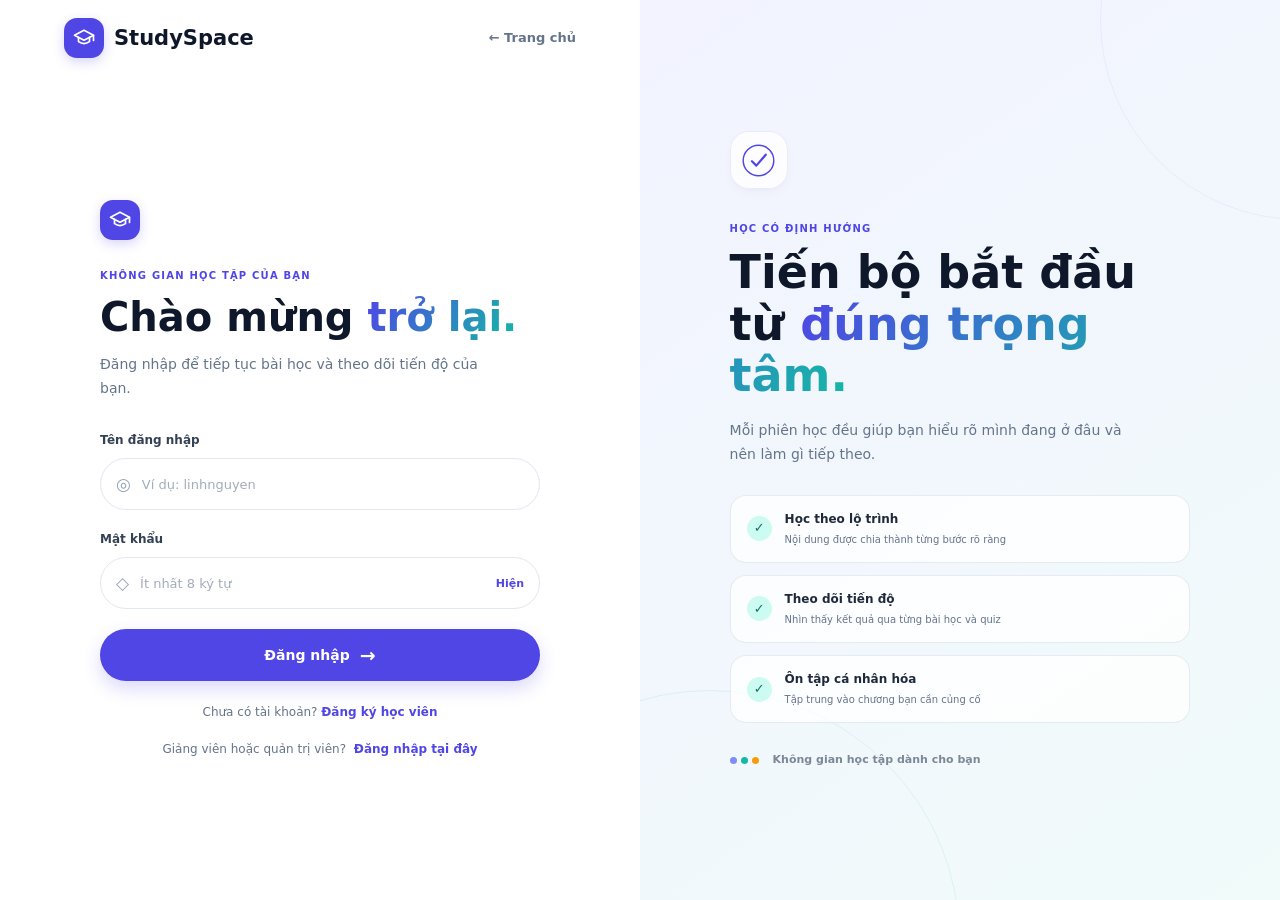
==== backend/src/main/resources/static/login.html @ f553c2da "chore: initialize StudySpace project repository" ====
<!doctype html>
<html lang="vi">
<head>
<meta charset="utf-8"><meta name="viewport" content="width=device-width,initial-scale=1">
<meta name="theme-color" content="#fafbff"><title>Đăng nhập · StudySpace</title>
<link rel="stylesheet" href="landing.css"><link rel="stylesheet" href="login.css">
<script defer src="login.js?v=2"></script>
</head>
<body class="account-page">
<header class="account-topbar"><a class="brand" href="/"><span class="brand-mark" aria-hidden="true"><svg viewBox="0 0 24 24" fill="none"><path d="m2.5 9.2 9.5-5 9.5 5-9.5 5-9.5-5Z"/><path d="M6.5 11.4v4.2c3.4 2.4 7.6 2.4 11 0v-4.2M21.5 9.3v5.1"/></svg></span><span>StudySpace</span></a><a class="back-link" href="/">← Trang chủ</a></header>
<main class="account-layout">
  <section class="account-form-panel" aria-labelledby="form-title">
    <div class="form-inner">
      <a class="brand form-brand" href="/" aria-label="StudySpace"><span class="brand-mark" aria-hidden="true"><svg viewBox="0 0 24 24" fill="none"><path d="m2.5 9.2 9.5-5 9.5 5-9.5 5-9.5-5Z"/><path d="M6.5 11.4v4.2c3.4 2.4 7.6 2.4 11 0v-4.2M21.5 9.3v5.1"/></svg></span></a>
      <p class="form-kicker">KHÔNG GIAN HỌC TẬP CỦA BẠN</p><h1 id="form-title">Chào mừng <span class="text-gradient">trở lại.</span></h1>
      <p class="form-intro" id="form-intro">Đăng nhập để tiếp tục bài học và theo dõi tiến độ của bạn.</p>
      <form id="account-form" method="post" action="/login.html" novalidate>
        <label for="username">Tên đăng nhập</label><div class="input-wrap"><span aria-hidden="true">◎</span><input id="username" name="username" autocomplete="username" required minlength="3" maxlength="80" placeholder="Ví dụ: linhnguyen"></div>
        <label for="password">Mật khẩu</label><div class="input-wrap"><span aria-hidden="true">◇</span><input id="password" name="password" type="password" autocomplete="current-password" required minlength="8" maxlength="72" placeholder="Ít nhất 8 ký tự"><button class="password-toggle" id="password-toggle" type="button" aria-label="Hiện mật khẩu">Hiện</button></div>
        <p id="form-error" class="form-error" role="alert" hidden></p>
        <button class="submit-button" id="submit-button" type="submit"><span class="submit-label">Đăng nhập</span><span class="spinner" aria-hidden="true"></span><span class="submit-arrow" aria-hidden="true">→</span></button>
      </form>
      <p class="switch-mode"><span id="switch-copy">Chưa có tài khoản?</span> <button type="button" id="switch-mode">Đăng ký học viên</button></p>
      <p class="staff-link" id="staff-link"><span>Giảng viên hoặc quản trị viên?</span> <a href="/login.html?staff=1">Đăng nhập tại đây</a></p>
      <section class="success-panel" id="success-panel" hidden aria-live="polite"><span class="success-mark">✓</span><h2>Đăng nhập thành công</h2><p>Bạn có thể tiếp tục học tập trên ứng dụng StudySpace. Dữ liệu học tập được lưu theo tài khoản này.</p><button id="return-home" type="button" class="secondary-button">Về trang chủ</button></section>
    </div>
  </section>
  <aside class="account-aside">
    <div class="aside-orbit orbit-one"></div><div class="aside-orbit orbit-two"></div>
    <div class="aside-content">
      <span class="aside-symbol" aria-hidden="true"><svg viewBox="0 0 48 48" fill="none"><circle cx="24" cy="24" r="21" stroke="currentColor" stroke-width="2"/><path d="m15 25 6 6 13-15" stroke="currentColor" stroke-width="3" stroke-linecap="round" stroke-linejoin="round"/></svg></span>
      <p class="aside-kicker">HỌC CÓ ĐỊNH HƯỚNG</p><h2>Tiến bộ bắt đầu<br>từ <span class="text-gradient">đúng trọng tâm.</span></h2><p class="aside-description">Mỗi phiên học đều giúp bạn hiểu rõ mình đang ở đâu và nên làm gì tiếp theo.</p>
      <div class="benefit-list"><article><span>✓</span><div><b>Học theo lộ trình</b><small>Nội dung được chia thành từng bước rõ ràng</small></div></article><article><span>✓</span><div><b>Theo dõi tiến độ</b><small>Nhìn thấy kết quả qua từng bài học và quiz</small></div></article><article><span>✓</span><div><b>Ôn tập cá nhân hóa</b><small>Tập trung vào chương bạn cần củng cố</small></div></article></div>
      <div class="aside-foot"><span class="foot-dots"><i></i><i></i><i></i></span>Không gian học tập dành cho bạn</div>
    </div>
  </aside>
</main>
<div class="toast" id="toast" role="status" aria-live="polite"></div>
</body></html>
---- backend/src/main/resources/static/landing.css ----
:root {
  --ss-primary-50: #eef2ff;
  --ss-primary-100: #e0e7ff;
  --ss-primary-200: #c7d2fe;
  --ss-primary-300: #a5b4fc;
  --ss-primary-400: #818cf8;
  --ss-primary-500: #6366f1;
  --ss-primary: #4f46e5;
  --ss-primary-600: #4f46e5;
  --ss-primary-700: #4338ca;
  --ss-primary-800: #3730a3;
  --ss-primary-900: #312e81;
  --ss-accent-50: #f0fdfa;
  --ss-accent-100: #ccfbf1;
  --ss-accent-200: #99f6e4;
  --ss-accent: #14b8a6;
  --ss-accent-600: #0d9488;
  --ss-accent-700: #0f766e;
  --ss-success: #10b981;
  --ss-warning: #f59e0b;
  --ss-error: #ef4444;
  --ss-info: #0ea5e9;
  --ss-background: #f8fafc;
  --ss-background-root: #fafbff;
  --ss-foreground: #0f172a;
  --ss-muted: #f1f5f9;
  --ss-muted-foreground: #64748b;
  --ss-border: #e2e8f0;
  --ss-border-hover: #cbd5e1;
  --ss-font-sans: 'Inter', system-ui, -apple-system, BlinkMacSystemFont, 'Segoe UI', Roboto, 'Helvetica Neue', Arial, sans-serif;
  --ss-font-display: 'Outfit', 'Inter', system-ui, -apple-system, sans-serif;
  --ss-radius-sm: 8px;
  --ss-radius-md: 12px;
  --ss-radius-lg: 16px;
  --ss-radius-xl: 24px;
  --ss-radius-2xl: 32px;
  --ss-radius-full: 999px;
  --ss-shadow-xs: 0 1px 2px rgba(15, 23, 42, 0.05);
  --ss-shadow-sm: 0 4px 12px -2px rgba(15, 23, 42, 0.04), 0 2px 4px -2px rgba(15, 23, 42, 0.02);
  --ss-shadow-md: 0 12px 28px -6px rgba(15, 23, 42, 0.08), 0 8px 12px -4px rgba(15, 23, 42, 0.04);
  --ss-shadow-lg: 0 24px 48px -12px rgba(15, 23, 42, 0.12), 0 12px 24px -8px rgba(15, 23, 42, 0.06);
  --ss-shadow-float: 0 20px 40px -8px rgba(99, 102, 241, 0.15), 0 10px 20px -4px rgba(99, 102, 241, 0.1);
  --ss-shadow-glow: 0 0 20px 0 rgba(99, 102, 241, 0.3);
  --ss-space-unit: 4px;
}

* { box-sizing: border-box; }
html { scroll-behavior: smooth; scroll-padding-top: 94px; }
body { margin: 0; min-width: 320px; overflow-x: hidden; color: #1e293b; background: var(--ss-background-root); font: 400 16px/1.6 var(--ss-font-sans); -webkit-font-smoothing: antialiased; }
a { color: inherit; text-decoration: none; }
button, a { -webkit-tap-highlight-color: transparent; }
button:focus-visible, a:focus-visible { outline: 3px solid rgba(99, 102, 241, .4); outline-offset: 3px; }
.section-wrap { width: min(1216px, calc(100% - 64px)); margin-inline: auto; }

.topbar { position: sticky; z-index: 10; top: 0; display: flex; align-items: center; justify-content: space-between; height: 76px; padding: 0 max(32px, calc((100vw - 1216px) / 2)); border-bottom: 1px solid rgba(226, 232, 240, .7); background: rgba(255, 255, 255, .9); backdrop-filter: blur(18px); }
.brand { display: inline-flex; align-items: center; gap: 10px; color: var(--ss-foreground); font: 700 21px/1 var(--ss-font-display); white-space: nowrap; }
.brand-mark { display: grid; width: 36px; height: 36px; place-items: center; border-radius: 12px; color: #fff; background: var(--ss-primary); box-shadow: 0 4px 12px rgba(79, 70, 229, .22); }
.brand-mark svg { width: 22px; stroke: currentColor; stroke-linecap: round; stroke-linejoin: round; stroke-width: 1.7; }
.main-nav { display: flex; align-items: center; gap: 34px; height: 100%; }
.main-nav a { position: relative; display: inline-flex; height: 100%; align-items: center; color: #475569; font-size: 14px; font-weight: 500; transition: color .2s ease; }
.main-nav a:hover, .main-nav a.active { color: var(--ss-primary); }
.main-nav a.active::after { position: absolute; right: 0; bottom: 16px; left: 0; height: 2px; border-radius: 2px; background: var(--ss-primary-500); content: ''; }
.mobile-menu { display: none; }
.button { display: inline-flex; min-height: 42px; align-items: center; justify-content: center; gap: 9px; padding: 0 20px; border: 1px solid transparent; border-radius: var(--ss-radius-full); font-size: 14px; font-weight: 650; line-height: 1.2; transition: transform .22s ease, box-shadow .22s ease, background-color .22s ease, border-color .22s ease; }
.button:hover { transform: translateY(-2px); }
.button-primary { color: #fff; background: var(--ss-primary); box-shadow: 0 5px 13px rgba(79, 70, 229, .2); }
.button-primary:hover { background: var(--ss-primary-700); box-shadow: var(--ss-shadow-float); }
.button-primary svg { width: 16px; height: 16px; fill: none; stroke: currentColor; stroke-width: 1.6; }
.button-large { min-height: 50px; padding-inline: 26px; font-size: 15px; }
.button-quiet { color: #475569; }
.button-quiet:hover { color: var(--ss-primary); background: var(--ss-primary-50); }
.button-outline { color: var(--ss-primary); border-color: var(--ss-primary-200); background: #fff; }
.button-outline:hover { border-color: var(--ss-primary-400); background: var(--ss-primary-50); }

.hero { position: relative; display: grid; min-height: 674px; grid-template-columns: 1fr 1fr; align-items: center; gap: 54px; padding-top: 44px; padding-bottom: 64px; }
.hero-copy { position: relative; z-index: 1; padding-bottom: 4px; }
.eyebrow { display: inline-flex; align-items: center; gap: 9px; padding: 8px 15px; border: 1px solid #1e293b; border-radius: var(--ss-radius-full); color: #f8fafc; background: #0f172a; box-shadow: var(--ss-shadow-xs); font-size: 10px; font-weight: 700; letter-spacing: .04em; }
.sparkle { color: var(--ss-primary-300); font-size: 15px; }
.hero h1 { margin: 26px 0 18px; color: var(--ss-foreground); font: 700 62px/1.1 var(--ss-font-display); letter-spacing: 0; }
.text-gradient { color: var(--ss-primary); background: linear-gradient(120deg, var(--ss-primary-600, #4f46e5) 0%, var(--ss-accent) 100%); background-clip: text; -webkit-text-fill-color: transparent; }
.hero-description { max-width: 570px; margin: 0; color: var(--ss-muted-foreground); font-size: 18px; font-weight: 450; line-height: 1.7; }
.hero-actions { display: flex; align-items: center; gap: 14px; margin-top: 28px; }
.trust-row { display: flex; flex-wrap: wrap; gap: 25px; margin-top: 38px; padding-top: 22px; border-top: 1px solid rgba(226, 232, 240, .85); color: #64748b; font-size: 13px; font-weight: 600; }
.trust-row span { display: inline-flex; align-items: center; gap: 8px; }
.trust-icon { display: grid; width: 22px; height: 22px; place-items: center; border-radius: 7px; font-size: 13px; font-style: normal; }
.trust-purple { color: var(--ss-primary); background: var(--ss-primary-50); }
.trust-teal { color: var(--ss-accent-600); background: var(--ss-accent-50); }

.hero-visual { position: relative; display: flex; min-height: 512px; align-items: center; justify-content: center; isolation: isolate; }
.visual-glow { position: absolute; z-index: -1; border-radius: 50%; filter: blur(72px); pointer-events: none; }
.visual-glow-a { top: 9%; right: 3%; width: 300px; height: 300px; background: rgba(99, 102, 241, .15); }
.visual-glow-b { bottom: 4%; left: 8%; width: 310px; height: 290px; background: rgba(20, 184, 166, .13); }
.dashboard-preview { position: relative; width: min(100%, 540px); overflow: hidden; transform: rotate(1.2deg); border: 8px solid #293246; border-radius: 25px; background: #fff; box-shadow: 0 28px 55px rgba(15, 23, 42, .18); transition: transform .45s cubic-bezier(.16, 1, .3, 1); }
.dashboard-preview:hover { transform: rotate(0) translateY(-3px); }
.preview-topbar { display: flex; height: 74px; align-items: center; justify-content: space-between; padding: 0 22px; border-bottom: 1px solid #eef2f7; background: #f8fafc; }
.preview-brand { display: flex; align-items: center; gap: 12px; }
.preview-logo { display: grid; width: 39px; height: 39px; place-items: center; border-radius: 12px; color: #fff; background: var(--ss-primary); font: 700 19px var(--ss-font-display); }
.preview-brand b, .preview-brand small { display: block; }
.preview-brand b { color: #0f172a; font-size: 13px; }
.preview-brand small { margin-top: 2px; color: #94a3b8; font-size: 10px; }
.window-dots { display: flex; gap: 7px; }
.window-dots i { width: 11px; height: 11px; border-radius: 50%; background: #fb7185; }
.window-dots i:nth-child(2) { background: #fbbf24; }
.window-dots i:nth-child(3) { background: var(--ss-success); }
.preview-content { padding: 21px 22px 23px; }
.preview-heading { display: flex; align-items: center; justify-content: space-between; margin-bottom: 18px; }
.preview-heading small { color: #94a3b8; font-size: 9px; font-weight: 700; letter-spacing: .06em; }
.preview-heading h2 { margin: 4px 0 0; color: var(--ss-foreground); font: 700 19px/1.3 var(--ss-font-display); letter-spacing: 0; }
.preview-heading h2 span { color: var(--ss-warning); }
.streak-chip { padding: 7px 10px; border-radius: var(--ss-radius-full); color: var(--ss-primary-700); background: var(--ss-primary-50); font-size: 10px; font-weight: 700; white-space: nowrap; }
.metric-grid { display: grid; grid-template-columns: 1fr 1fr; gap: 12px; margin-bottom: 13px; }
.metric-card { position: relative; min-height: 126px; padding: 14px 15px; border: 1px solid rgba(226, 232, 240, .85); border-radius: var(--ss-radius-lg); background: #fff; box-shadow: var(--ss-shadow-sm); }
.metric-icon { display: grid; width: 29px; height: 29px; place-items: center; margin-bottom: 10px; border-radius: 9px; font-size: 15px; font-weight: 700; }
.icon-indigo { color: var(--ss-primary); background: var(--ss-primary-50); }
.icon-teal { color: var(--ss-accent-700); background: var(--ss-accent-50); }
.metric-card > small { position: absolute; top: 19px; left: 53px; color: #94a3b8; font-size: 9px; font-weight: 700; letter-spacing: .05em; }
.metric-card strong { display: block; color: var(--ss-foreground); font: 700 28px/1.05 var(--ss-font-display); }
.metric-card em { color: #94a3b8; font: 600 11px var(--ss-font-sans); font-style: normal; }
.metric-note { display: block; margin-top: 7px; color: var(--ss-accent-600); font-size: 9px; font-weight: 600; }
.chart-card { padding: 15px 16px 12px; border: 1px solid rgba(226, 232, 240, .9); border-radius: var(--ss-radius-lg); background: #f8fafc; }
.chart-title { display: flex; align-items: center; justify-content: space-between; }
.chart-title b, .chart-title small { display: block; }
.chart-title b { color: #334155; font-size: 12px; }
.chart-title small { margin-top: 2px; color: #94a3b8; font-size: 9px; }
.chart-range { padding: 4px 8px; border: 1px solid var(--ss-border); border-radius: 7px; color: #64748b; background: #fff; font-size: 9px; }
.chart-area { position: relative; height: 124px; margin-top: 14px; }
.chart-grid { position: absolute; inset: 0 0 22px; display: flex; flex-direction: column; justify-content: space-between; }
.chart-grid i { display: block; border-top: 1px dashed #dce4ee; }
.bar-set { position: absolute; inset: 3px 4px 0; display: flex; align-items: stretch; justify-content: space-between; gap: 12px; }
.bar-set span { position: relative; display: flex; flex: 1; align-items: flex-end; justify-content: center; padding-bottom: 22px; }
.bar-set span > i { width: min(27px, 76%); height: var(--bar); border-radius: 6px 6px 3px 3px; background: var(--ss-primary-100); animation: bar-rise .8s cubic-bezier(.16, 1, .3, 1) both; transform-origin: bottom; }
.bar-set span.bar-current > i { background: var(--ss-primary-500); }
.bar-set span small { position: absolute; bottom: 0; color: #94a3b8; font-size: 8px; font-weight: 600; }
.chart-legend { display: flex; align-items: center; justify-content: space-between; margin-top: 7px; color: #64748b; font-size: 9px; }
.chart-legend span { display: flex; align-items: center; gap: 6px; }
.chart-legend i { width: 8px; height: 8px; border-radius: 3px; background: var(--ss-primary-300); }
.chart-legend b { color: var(--ss-accent-700); font-weight: 600; }
.goal-float, .ai-float { position: absolute; display: flex; align-items: center; gap: 11px; padding: 13px 15px; border: 1px solid rgba(226, 232, 240, .9); border-radius: var(--ss-radius-lg); background: rgba(255, 255, 255, .95); box-shadow: var(--ss-shadow-lg); backdrop-filter: blur(14px); animation: float-y 4s ease-in-out infinite; }
.goal-float { bottom: 28px; left: -23px; }
.goal-check { display: grid; width: 35px; height: 35px; place-items: center; border-radius: 50%; color: var(--ss-success); background: var(--ss-accent-50); font-weight: 800; }
.goal-float b, .goal-float small, .ai-float b, .ai-float small { display: block; }
.goal-float b, .ai-float b { color: #1e293b; font-size: 12px; }
.goal-float small, .ai-float small { margin-top: 2px; color: #64748b; font-size: 10px; }
.ai-float { top: 45px; right: -17px; animation-delay: -2s; }
.ai-spark { display: grid; width: 31px; height: 31px; place-items: center; border-radius: 10px; color: var(--ss-primary); background: var(--ss-primary-50); }
.ai-arrow { margin-left: 4px; color: var(--ss-primary); }
@keyframes bar-rise { from { transform: scaleY(.15); opacity: .4; } to { transform: scaleY(1); opacity: 1; } }
@keyframes float-y { 0%, 100% { transform: translateY(0); } 50% { transform: translateY(-6px); } }

.proof-band { border-top: 1px solid rgba(226, 232, 240, .7); border-bottom: 1px solid rgba(226, 232, 240, .7); background: rgba(255, 255, 255, .72); }
.proof-inner { display: flex; min-height: 78px; align-items: center; justify-content: space-between; gap: 22px; color: #475569; font-size: 13px; font-weight: 600; }
.proof-label { color: #94a3b8; font-size: 10px; font-weight: 700; letter-spacing: .08em; }
.proof-inner span:not(.proof-label) { display: inline-flex; align-items: center; gap: 9px; }
.proof-inner i { color: var(--ss-primary-500); font-size: 11px; font-style: normal; font-weight: 700; }
.features { padding-top: 112px; padding-bottom: 116px; }
.section-heading { max-width: 670px; margin-bottom: 46px; }
.section-kicker { color: var(--ss-primary-600, #4f46e5); font-size: 10px; font-weight: 700; letter-spacing: .1em; }
.section-heading h2, .how-copy h2 { margin: 14px 0 12px; color: var(--ss-foreground); font: 700 45px/1.15 var(--ss-font-display); letter-spacing: 0; }
.section-heading p, .how-copy > p { max-width: 570px; margin: 0; color: var(--ss-muted-foreground); font-size: 16px; line-height: 1.7; }
.feature-grid { display: grid; grid-template-columns: 1.2fr 1fr 1fr; gap: 17px; }
.feature-card { position: relative; min-height: 372px; overflow: hidden; padding: 25px; border: 1px solid rgba(226, 232, 240, .95); border-radius: var(--ss-radius-xl); background: #fff; box-shadow: var(--ss-shadow-sm); transition: transform .3s ease, box-shadow .3s ease, border-color .3s ease; }
.feature-card:hover { transform: translateY(-4px); border-color: var(--ss-primary-200); box-shadow: var(--ss-shadow-md); }
.feature-main { background: linear-gradient(155deg, #fff 40%, #f8faff 100%); }
.feature-icon { display: grid; width: 42px; height: 42px; place-items: center; margin-bottom: 20px; border-radius: 14px; font-size: 18px; font-weight: 700; }
.feature-icon-indigo { color: var(--ss-primary); background: var(--ss-primary-50); }
.feature-icon-teal { color: var(--ss-accent-700); background: var(--ss-accent-50); }
.feature-icon-blue { color: var(--ss-info); background: #f0f9ff; }
.feature-index { display: block; margin-bottom: 8px; color: #94a3b8; font-size: 9px; font-weight: 700; letter-spacing: .1em; }
.feature-card h3 { max-width: 330px; margin: 0 0 9px; color: var(--ss-foreground); font: 650 20px/1.3 var(--ss-font-display); letter-spacing: 0; }
.feature-card p { max-width: 340px; margin: 0; color: var(--ss-muted-foreground); font-size: 13px; line-height: 1.65; }
.feature-card > a { display: inline-flex; gap: 7px; align-items: center; margin-top: 17px; color: var(--ss-primary); font-size: 12px; font-weight: 700; }
.mini-lessons { display: grid; gap: 7px; margin-top: 17px; }
.mini-lessons span { display: flex; align-items: center; gap: 8px; padding: 8px 9px; border: 1px solid rgba(226, 232, 240, .8); border-radius: 9px; background: rgba(255, 255, 255, .8); color: #475569; font-size: 9px; }
.mini-lessons span i { display: grid; width: 15px; height: 15px; place-items: center; border-radius: 50%; color: var(--ss-success); background: var(--ss-accent-50); font-size: 9px; font-style: normal; font-weight: 700; }
.mini-lessons span:nth-child(3) i { color: #94a3b8; background: #f1f5f9; }
.mini-lessons span b { margin-left: auto; color: #94a3b8; font-size: 8px; font-weight: 500; white-space: nowrap; }
.score-preview { margin-top: 31px; padding: 15px; border: 1px solid var(--ss-border); border-radius: var(--ss-radius-md); background: #f8fafc; }
.score-preview > span, .score-preview > b { display: block; color: #64748b; font-size: 10px; }
.score-preview strong { display: block; margin: 5px 0 8px; color: var(--ss-foreground); font: 700 29px var(--ss-font-display); }
.score-preview strong small { color: #94a3b8; font: 500 12px var(--ss-font-sans); }
.score-preview > div { height: 7px; overflow: hidden; border-radius: 8px; background: #e2e8f0; }
.score-preview > div i { display: block; height: 100%; border-radius: inherit; background: var(--ss-accent); }
.score-preview > b { margin-top: 8px; color: var(--ss-accent-700); font-weight: 600; }
.focus-preview { display: flex; align-items: center; gap: 12px; margin-top: 25px; padding: 13px; border-radius: var(--ss-radius-md); background: #f8fafc; }
.focus-ring { display: grid; width: 61px; height: 61px; flex: 0 0 auto; place-items: center; border: 4px solid var(--ss-primary-100); border-top-color: var(--ss-primary); border-right-color: var(--ss-accent); border-radius: 50%; color: #1e293b; font: 700 15px var(--ss-font-display); }
.focus-ring small { font: inherit; }
.focus-preview b, .focus-preview small { display: block; }
.focus-preview b { color: #334155; font-size: 10px; }
.focus-preview small { margin-top: 3px; color: #64748b; font-size: 9px; line-height: 1.4; }

.how-section { padding: 90px 0; background: #fff; }
.how-inner { display: grid; grid-template-columns: .92fr 1.08fr; align-items: center; gap: 100px; }
.how-copy h2 { margin-top: 15px; font-size: 42px; }
.how-copy > p { margin-bottom: 20px; }
.text-link { display: inline-flex; align-items: center; gap: 9px; color: var(--ss-primary); font-size: 13px; font-weight: 700; }
.steps-list { margin: 0; padding: 0; list-style: none; }
.steps-list li { display: grid; grid-template-columns: 40px 1fr 35px; align-items: center; gap: 17px; padding: 20px 0; border-bottom: 1px solid var(--ss-border); }
.steps-list li:first-child { border-top: 1px solid var(--ss-border); }
.steps-list li > span { color: var(--ss-primary-500); font: 700 13px var(--ss-font-display); }
.steps-list b { color: var(--ss-foreground); font: 650 17px var(--ss-font-display); }
.steps-list p { margin: 4px 0 0; color: var(--ss-muted-foreground); font-size: 12px; }
.steps-list li > i { display: grid; width: 32px; height: 32px; place-items: center; border-radius: 11px; color: var(--ss-primary); background: var(--ss-primary-50); font-size: 13px; font-style: normal; }
.guide-strip { display: flex; align-items: center; gap: 16px; margin-top: 44px; margin-bottom: 30px; padding: 20px 23px; border: 1px solid var(--ss-border); border-radius: var(--ss-radius-lg); background: #fff; }
.guide-symbol { display: grid; width: 37px; height: 37px; flex: 0 0 auto; place-items: center; border-radius: 50%; color: var(--ss-primary); background: var(--ss-primary-50); font: 700 18px var(--ss-font-display); }
.guide-strip > div { flex: 1; }
.guide-strip b { color: var(--ss-foreground); font-size: 13px; }
.guide-strip p { margin: 2px 0 0; color: var(--ss-muted-foreground); font-size: 11px; }
.guide-strip .button { min-height: 39px; font-size: 12px; }
.closing-wrap { padding-top: 42px; padding-bottom: 95px; }
.closing-cta { position: relative; min-height: 326px; overflow: hidden; display: flex; align-items: center; padding: 48px 60px; border-radius: var(--ss-radius-2xl); color: #fff; background: #111827; box-shadow: var(--ss-shadow-lg); isolation: isolate; }
.closing-glow { position: absolute; z-index: -1; border-radius: 50%; filter: blur(75px); pointer-events: none; }
.closing-glow-one { top: -100px; right: 8%; width: 340px; height: 300px; background: rgba(99, 102, 241, .35); }
.closing-glow-two { right: 31%; bottom: -190px; width: 370px; height: 280px; background: rgba(20, 184, 166, .24); }
.closing-content { max-width: 670px; }
.closing-badge { display: inline-flex; align-items: center; gap: 8px; color: #c7d2fe; font-size: 9px; font-weight: 700; letter-spacing: .1em; }
.closing-badge i { width: 7px; height: 7px; border-radius: 50%; background: var(--ss-accent); box-shadow: 0 0 12px rgba(20, 184, 166, .65); }
.closing-content h2 { margin: 15px 0 9px; color: #fff; font: 700 37px/1.16 var(--ss-font-display); letter-spacing: 0; }
.closing-content h2 span { color: #a5f3e8; }
.closing-content p { max-width: 510px; margin: 0 0 21px; color: #cbd5e1; font-size: 13px; }
.button-light { min-height: 43px; color: #1e293b; background: #fff; box-shadow: var(--ss-shadow-md); }
.button-light:hover { color: var(--ss-primary); background: #f8fafc; }
.closing-mark { position: absolute; right: 10%; bottom: 39px; display: grid; width: 190px; height: 190px; place-content: center; transform: rotate(-8deg); border: 1px solid rgba(255, 255, 255, .14); border-radius: 40px; background: rgba(255, 255, 255, .06); color: rgba(255, 255, 255, .18); font: 700 28px/1.05 var(--ss-font-display); }
.closing-mark b { color: rgba(165, 243, 232, .48); }
.closing-mark i { position: absolute; top: 24px; right: 23px; color: var(--ss-accent); font-size: 18px; font-style: normal; }
.site-footer { border-top: 1px solid var(--ss-border); background: #fff; }
.footer-inner { display: grid; min-height: 134px; grid-template-columns: 1fr auto; align-items: center; column-gap: 20px; padding-block: 25px; }
.footer-inner .brand { grid-column: 1; }
.footer-inner > p { margin: 8px 0 0; color: var(--ss-muted-foreground); font-size: 11px; }
.footer-links { display: flex; grid-column: 2; grid-row: 1 / span 2; gap: 22px; color: #64748b; font-size: 11px; }
.footer-links a:hover { color: var(--ss-primary); }
.footer-inner > small { grid-column: 1 / -1; margin-top: 18px; padding-top: 15px; border-top: 1px solid #f1f5f9; color: #94a3b8; font-size: 10px; }

@media (max-width: 1000px) {
  .topbar { padding-inline: 24px; }
  .main-nav { gap: 18px; }
  .hero { gap: 25px; }
  .hero h1 { font-size: 50px; }
  .hero-description { font-size: 16px; }
  .dashboard-preview { border-width: 6px; }
  .goal-float { left: -10px; }
  .ai-float { right: -7px; }
  .feature-grid { grid-template-columns: 1fr 1fr; }
  .feature-main { grid-row: span 2; }
  .how-inner { gap: 50px; }
}
@media (max-width: 700px) {
  html { scroll-padding-top: 70px; }
  .section-wrap { width: calc(100% - 32px); }
  .topbar { height: 64px; padding-inline: 16px; }
  .brand { gap: 8px; font-size: 18px; }
  .brand-mark { width: 32px; height: 32px; border-radius: 11px; }
  .main-nav { display: none; }
  .mobile-menu { position: relative; display: block; order: 2; }
  .mobile-menu summary { display: grid; width: 38px; height: 38px; place-items: center; border-radius: 12px; color: #475569; list-style: none; cursor: pointer; }
  .mobile-menu summary::-webkit-details-marker { display: none; }
  .mobile-menu summary:hover, .mobile-menu[open] summary { color: var(--ss-primary); background: var(--ss-primary-50); }
  .mobile-menu summary svg { width: 19px; height: 19px; fill: none; stroke: currentColor; stroke-linecap: round; stroke-width: 1.8; }
  .mobile-menu-panel { position: absolute; top: 45px; right: -54px; display: grid; width: 220px; gap: 3px; padding: 7px; border: 1px solid var(--ss-border); border-radius: 15px; background: #fff; box-shadow: var(--ss-shadow-md); }
  .mobile-menu-panel a { padding: 10px 11px; border-radius: 9px; color: #475569; font-size: 12px; font-weight: 600; }
  .mobile-menu-panel a:hover { color: var(--ss-primary); background: var(--ss-primary-50); }
  .nav-cta { order: 3; }
  .nav-cta { min-height: 38px; padding-inline: 13px; font-size: 12px; }
  .hero { display: flex; min-height: auto; flex-direction: column; align-items: stretch; gap: 5px; padding-top: 47px; padding-bottom: 39px; }
  .eyebrow { padding: 7px 11px; font-size: 8px; }
  .hero h1 { margin: 20px 0 12px; font-size: 39px; line-height: 1.12; }
  .hero h1 br { display: none; }
  .hero h1 .text-gradient { display: block; }
  .hero-description { font-size: 14px; line-height: 1.65; }
  .hero-actions { align-items: stretch; flex-direction: column; gap: 7px; margin-top: 20px; }
  .button-large { min-height: 45px; font-size: 13px; }
  .button-quiet { min-height: 40px; }
  .trust-row { justify-content: flex-start; gap: 12px 19px; margin-top: 17px; padding-top: 14px; font-size: 10px; }
  .trust-icon { width: 18px; height: 18px; }
  .hero-visual { min-height: 365px; margin-top: 8px; }
  .visual-glow-a { top: 5%; right: 4%; width: 210px; height: 200px; }
  .visual-glow-b { bottom: 4%; left: 0; width: 220px; height: 190px; }
  .dashboard-preview { width: calc(100% - 20px); border-width: 5px; border-radius: 19px; transform: none; }
  .preview-topbar { height: 55px; padding-inline: 12px; }
  .preview-logo { width: 31px; height: 31px; border-radius: 10px; font-size: 15px; }
  .preview-brand { gap: 8px; }
  .preview-brand b { font-size: 11px; }
  .preview-brand small { font-size: 8px; }
  .window-dots { gap: 5px; }
  .window-dots i { width: 8px; height: 8px; }
  .preview-content { padding: 13px 12px 14px; }
  .preview-heading { align-items: flex-start; margin-bottom: 11px; }
  .preview-heading small { font-size: 7px; }
  .preview-heading h2 { font-size: 14px; }
  .streak-chip { padding: 5px 7px; font-size: 8px; }
  .metric-grid { gap: 7px; margin-bottom: 8px; }
  .metric-card { min-height: 95px; padding: 9px; border-radius: 12px; }
  .metric-icon { width: 24px; height: 24px; margin-bottom: 6px; border-radius: 7px; font-size: 12px; }
  .metric-card > small { top: 13px; left: 40px; font-size: 7px; }
  .metric-card strong { font-size: 23px; }
  .metric-card em { font-size: 9px; }
  .metric-note { margin-top: 4px; font-size: 7px; }
  .chart-card { padding: 10px 10px 8px; border-radius: 12px; }
  .chart-title b { font-size: 10px; }
  .chart-title small, .chart-range { font-size: 8px; }
  .chart-area { height: 99px; margin-top: 10px; }
  .bar-set { gap: 7px; }
  .bar-set span > i { width: min(20px, 75%); }
  .bar-set span small { font-size: 7px; }
  .chart-legend { font-size: 7px; }
  .goal-float { bottom: 8px; left: -3px; gap: 8px; padding: 9px 11px; border-radius: 13px; }
  .goal-check { width: 28px; height: 28px; font-size: 12px; }
  .goal-float b, .ai-float b { font-size: 10px; }
  .goal-float small, .ai-float small { font-size: 8px; }
  .ai-float { top: -1px; right: -2px; gap: 7px; padding: 8px 9px; border-radius: 12px; }
  .ai-spark { width: 24px; height: 24px; border-radius: 8px; font-size: 12px; }
  .proof-inner { min-height: 70px; flex-wrap: wrap; justify-content: flex-start; gap: 8px 17px; padding-block: 13px; font-size: 10px; }
  .proof-label { width: 100%; font-size: 8px; }
  .proof-inner i { font-size: 9px; }
  .features { padding-top: 65px; padding-bottom: 70px; }
  .section-heading { margin-bottom: 26px; }
  .section-kicker { font-size: 9px; }
  .section-heading h2, .how-copy h2 { margin: 10px 0; font-size: 34px; }
  .section-heading p, .how-copy > p { font-size: 13px; }
  .feature-grid { grid-template-columns: 1fr; gap: 11px; }
  .feature-main { grid-row: auto; }
  .feature-card { min-height: auto; padding: 20px; border-radius: 19px; }
  .feature-card h3 { font-size: 18px; }
  .feature-card p { font-size: 12px; }
  .feature-icon { width: 38px; height: 38px; margin-bottom: 14px; border-radius: 12px; }
  .mini-lessons { margin-top: 15px; }
  .score-preview { margin-top: 16px; }
  .focus-preview { margin-top: 16px; }
  .how-section { padding: 63px 0; }
  .how-inner { grid-template-columns: 1fr; gap: 27px; }
  .steps-list li { grid-template-columns: 29px 1fr 31px; gap: 12px; padding: 15px 0; }
  .steps-list b { font-size: 15px; }
  .steps-list p { font-size: 11px; line-height: 1.5; }
  .guide-strip { flex-wrap: wrap; gap: 11px; margin-top: 22px; padding: 15px; border-radius: 15px; }
  .guide-strip > div { min-width: calc(100% - 55px); }
  .guide-strip .button { width: 100%; }
  .closing-wrap { padding-top: 17px; padding-bottom: 60px; }
  .closing-cta { min-height: 300px; padding: 28px 23px; border-radius: 23px; }
  .closing-content { position: relative; z-index: 1; }
  .closing-content h2 { font-size: 29px; }
  .closing-content p { font-size: 12px; }
  .closing-mark { right: -35px; bottom: -34px; width: 148px; height: 148px; opacity: .72; font-size: 22px; }
  .footer-inner { grid-template-columns: 1fr; gap: 0; }
  .footer-inner .brand, .footer-inner > p, .footer-links, .footer-inner > small { grid-column: 1; grid-row: auto; }
  .footer-links { flex-wrap: wrap; gap: 12px 18px; margin-top: 15px; }
  .footer-inner > small { margin-top: 17px; }
}
@media (prefers-reduced-motion: reduce) {
  *, *::before, *::after { scroll-behavior: auto !important; animation-duration: .01ms !important; animation-iteration-count: 1 !important; transition-duration: .01ms !important; }
}
---- backend/src/main/resources/static/login.css ----
.account-page{min-height:100vh;background:#fff;color:var(--ss-foreground)}
.account-topbar{position:absolute;z-index:2;top:0;left:0;display:flex;height:76px;width:50%;align-items:center;justify-content:space-between;padding:0 clamp(24px,5vw,76px);border:0;background:transparent}
.account-topbar .brand-mark,.form-brand .brand-mark{width:40px;height:40px;border-radius:13px}.account-topbar .brand-mark svg,.form-brand .brand-mark svg{width:24px;height:24px}
.back-link{color:var(--ss-muted-foreground);font-size:13px;font-weight:600}.back-link:hover{color:var(--ss-primary)}
.account-layout{display:grid;min-height:100vh;grid-template-columns:minmax(460px,1fr) minmax(460px,1fr)}
.account-form-panel{display:grid;min-height:100vh;place-items:center;padding:104px 48px 44px;background:#fff}
.form-inner{width:min(100%,440px)}.form-brand{display:inline-flex;margin-bottom:28px}.form-kicker,.aside-kicker{margin:0 0 10px;color:var(--ss-primary);font-size:10px;font-weight:750;letter-spacing:.12em}
.form-inner h1{margin:0;color:var(--ss-foreground);font:700 40px/1.15 var(--ss-font-display)}.form-intro{max-width:380px;margin:13px 0 30px;color:var(--ss-muted-foreground);font-size:14px;line-height:1.7}
#account-form label{display:block;margin:0 0 8px;color:#334155;font-size:12px;font-weight:650}#account-form .input-wrap{position:relative;display:flex;height:52px;align-items:center;gap:11px;margin-bottom:20px;padding:0 15px;border:1px solid var(--ss-border);border-radius:var(--ss-radius-full);background:#fff;transition:border-color .2s,box-shadow .2s}
#account-form .input-wrap:focus-within{border-color:var(--ss-primary-400);box-shadow:0 0 0 4px rgba(99,102,241,.1)}.input-wrap>span{color:#94a3b8;font-size:17px}.input-wrap input{width:100%;min-width:0;height:100%;padding:0;border:0;outline:0;background:transparent;color:var(--ss-foreground);font:500 13px var(--ss-font-sans)}.input-wrap input::placeholder{color:#a3acbb}.password-toggle{padding:6px 0 6px 8px;border:0;color:var(--ss-primary);background:transparent;font:650 11px var(--ss-font-sans);cursor:pointer}
.submit-button{display:flex;width:100%;height:52px;align-items:center;justify-content:center;gap:10px;margin-top:8px;border:0;border-radius:var(--ss-radius-full);color:#fff;background:var(--ss-primary);box-shadow:0 8px 18px rgba(79,70,229,.2);font:650 14px var(--ss-font-sans);cursor:pointer;transition:transform .2s,background .2s}.submit-button:hover{transform:translateY(-1px);background:var(--ss-primary-700)}.submit-button:disabled{cursor:wait;opacity:.8}.submit-arrow{font-size:19px}.spinner{display:none;width:16px;height:16px;border:2px solid rgba(255,255,255,.4);border-top-color:#fff;border-radius:50%;animation:spin .7s linear infinite}.submit-button.busy .spinner{display:block}.submit-button.busy .submit-arrow{display:none}@keyframes spin{to{transform:rotate(360deg)}}
.form-error{margin:0 0 12px;color:#dc2626;font-size:12px;line-height:1.5}.switch-mode,.staff-link{text-align:center;color:var(--ss-muted-foreground);font-size:12px}.switch-mode{margin:22px 0 0}.switch-mode button,.staff-link a{padding:0;border:0;color:var(--ss-primary);background:none;font:700 12px var(--ss-font-sans);cursor:pointer}.staff-link{margin:18px 0 0}.staff-link span{margin-right:4px}
.account-aside{position:relative;display:grid;min-height:100vh;place-items:center;overflow:hidden;padding:90px clamp(38px,7vw,110px);background:linear-gradient(145deg,#f2f3ff 0%,#f1fbfa 100%)}.aside-content{position:relative;z-index:1;width:min(100%,490px)}.aside-symbol{display:grid;width:58px;height:58px;place-items:center;margin-bottom:32px;border:1px solid rgba(99,102,241,.12);border-radius:19px;color:var(--ss-primary);background:rgba(255,255,255,.8);box-shadow:var(--ss-shadow-sm)}.aside-symbol svg{width:35px}.aside-content h2{margin:0;color:var(--ss-foreground);font:700 46px/1.12 var(--ss-font-display)}.aside-description{max-width:400px;margin:16px 0 28px;color:var(--ss-muted-foreground);font-size:14px;line-height:1.75}.benefit-list{display:grid;gap:12px}.benefit-list article{display:flex;align-items:center;gap:13px;padding:14px 16px;border:1px solid rgba(226,232,240,.86);border-radius:var(--ss-radius-lg);background:rgba(255,255,255,.76)}.benefit-list article>span{display:grid;width:25px;height:25px;flex:0 0 25px;place-items:center;border-radius:50%;color:var(--ss-accent-700);background:var(--ss-accent-100);font-size:13px;font-weight:800}.benefit-list b,.benefit-list small{display:block}.benefit-list b{color:#1e293b;font-size:12px}.benefit-list small{margin-top:3px;color:var(--ss-muted-foreground);font-size:10px}.aside-foot{display:flex;align-items:center;gap:10px;margin-top:28px;color:#7c8797;font-size:11px;font-weight:550}.foot-dots{display:flex}.foot-dots i{width:7px;height:7px;margin-right:4px;border-radius:50%;background:var(--ss-primary-400)}.foot-dots i:nth-child(2){background:#14b8a6}.foot-dots i:nth-child(3){background:#f59e0b}.aside-orbit{position:absolute;width:400px;height:400px;border:1px solid rgba(99,102,241,.08);border-radius:50%;pointer-events:none}.orbit-one{right:-220px;top:-180px}.orbit-two{bottom:-290px;left:-180px;width:500px;height:500px;border-color:rgba(20,184,166,.11)}
.toast{position:fixed;z-index:5;right:24px;bottom:24px;max-width:min(420px,calc(100vw - 32px));padding:13px 18px;border:1px solid var(--ss-accent-200);border-radius:14px;color:#0f766e;background:#fff;box-shadow:var(--ss-shadow-md);font-size:13px;font-weight:600;opacity:0;transform:translateY(10px);pointer-events:none;transition:opacity .22s,transform .22s}.toast.visible{opacity:1;transform:translateY(0)}.success-panel{margin-top:26px;padding:25px;border:1px solid var(--ss-accent-200);border-radius:var(--ss-radius-lg);background:var(--ss-accent-50);text-align:center}.success-mark{display:grid;width:42px;height:42px;margin:0 auto 12px;place-items:center;border-radius:50%;color:#fff;background:var(--ss-accent-600);font-weight:800}.success-panel h2{margin:0;font:700 20px var(--ss-font-display)}.success-panel p{color:var(--ss-muted-foreground);font-size:13px;line-height:1.7}.secondary-button{padding:11px 18px;border:1px solid var(--ss-border);border-radius:var(--ss-radius-full);color:#334155;background:#fff;font:650 12px var(--ss-font-sans);cursor:pointer}
@media(max-width:900px){.account-layout{grid-template-columns:minmax(390px,1fr) minmax(350px,.9fr)}.account-form-panel{padding-inline:34px}.account-aside{padding-inline:38px}.aside-content h2{font-size:38px}}
@media(max-width:700px){.account-topbar{position:relative;width:100%;height:66px;padding:0 20px}.account-topbar .brand{font-size:18px}.account-topbar .brand-mark{width:34px;height:34px;border-radius:11px}.account-topbar .brand-mark svg{width:20px}.account-layout{display:flex;min-height:calc(100vh - 66px);flex-direction:column}.account-form-panel{min-height:unset;flex:1;padding:28px 24px 42px}.form-inner{max-width:460px}.form-brand{display:none}.form-kicker{font-size:9px}.form-inner h1{font-size:34px}.form-intro{margin:10px 0 24px;font-size:13px}.account-aside{min-height:unset;padding:38px 24px 30px}.aside-symbol{width:46px;height:46px;margin-bottom:20px;border-radius:15px}.aside-symbol svg{width:28px}.aside-content h2{font-size:31px}.aside-description{margin:11px 0 19px;font-size:12px}.benefit-list{gap:8px}.benefit-list article{padding:11px 13px}.aside-foot{margin-top:18px}.toast{right:16px;bottom:16px}}
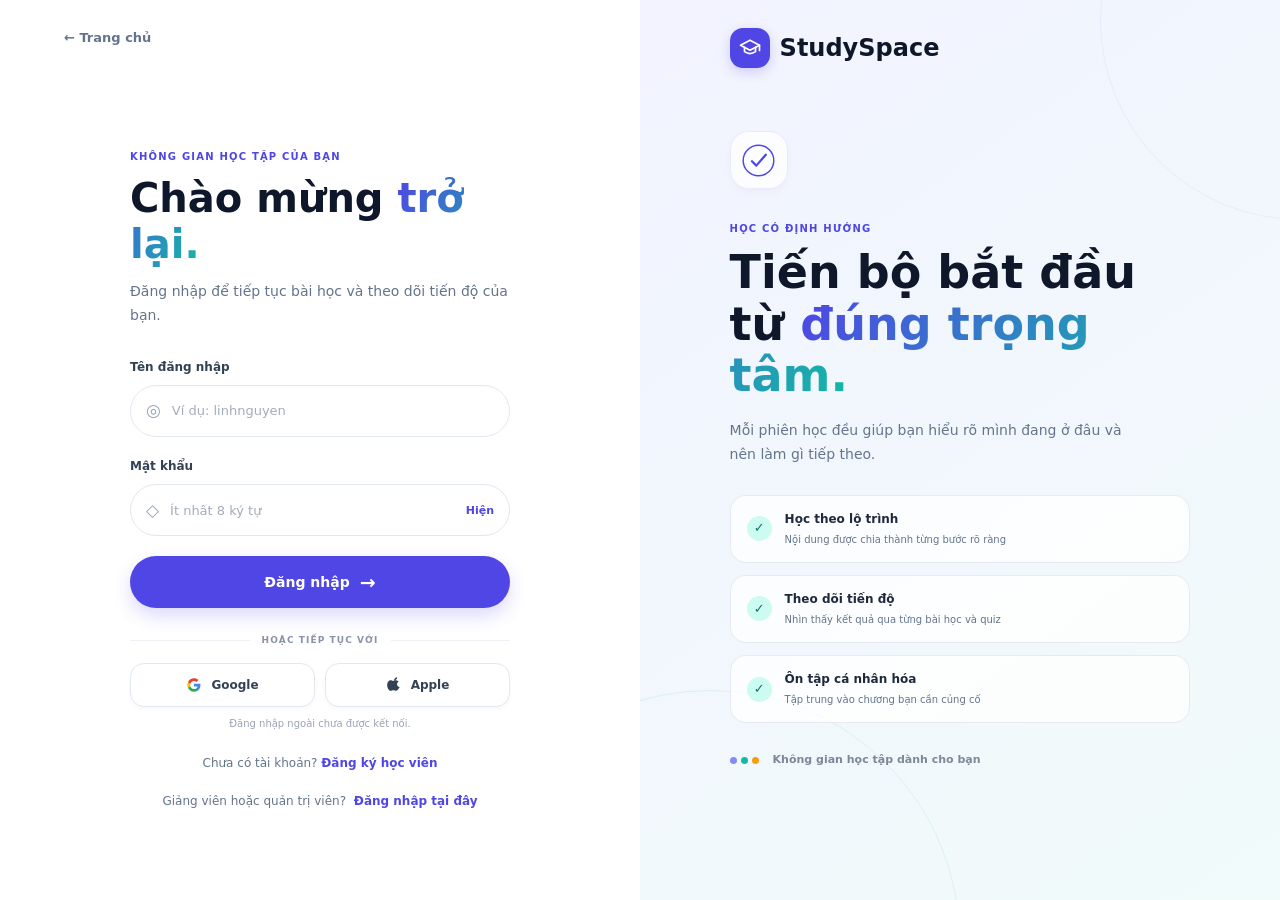
==== commit 5c537dec: "chore: update StudySpace app and documentation" ====
--- a/backend/src/main/resources/static/login.html
+++ b/backend/src/main/resources/static/login.html
@@ -3,8 +3,8 @@
 <head>
 <meta charset="utf-8"><meta name="viewport" content="width=device-width,initial-scale=1">
 <meta name="theme-color" content="#fafbff"><title>Đăng nhập · StudySpace</title>
-<link rel="stylesheet" href="landing.css"><link rel="stylesheet" href="login.css">
-<script defer src="login.js?v=2"></script>
+<link rel="stylesheet" href="landing.css"><link rel="stylesheet" href="login.css?v=2">
+<script defer src="login.js?v=3"></script>
 </head>
 <body class="account-page">
 <header class="account-topbar"><a class="brand" href="/"><span class="brand-mark" aria-hidden="true"><svg viewBox="0 0 24 24" fill="none"><path d="m2.5 9.2 9.5-5 9.5 5-9.5 5-9.5-5Z"/><path d="M6.5 11.4v4.2c3.4 2.4 7.6 2.4 11 0v-4.2M21.5 9.3v5.1"/></svg></span><span>StudySpace</span></a><a class="back-link" href="/">← Trang chủ</a></header>
@@ -20,12 +20,21 @@
         <p id="form-error" class="form-error" role="alert" hidden></p>
         <button class="submit-button" id="submit-button" type="submit"><span class="submit-label">Đăng nhập</span><span class="spinner" aria-hidden="true"></span><span class="submit-arrow" aria-hidden="true">→</span></button>
       </form>
+      <section class="social-login" id="social-login" aria-label="Tùy chọn đăng nhập minh họa">
+        <div class="social-divider"><span>HOẶC TIẾP TỤC VỚI</span></div>
+        <div class="social-options">
+          <button class="social-button" type="button" disabled title="Đăng nhập Google chưa được tích hợp" aria-label="Google, chưa tích hợp"><svg viewBox="0 0 24 24" aria-hidden="true"><path fill="#4285F4" d="M21.6 12.23c0-.72-.06-1.41-.18-2.08H12v3.94h5.38a4.6 4.6 0 0 1-2 3.02v2.52h3.24c1.9-1.75 2.98-4.33 2.98-7.4Z"/><path fill="#34A853" d="M12 22c2.7 0 4.97-.9 6.62-2.37l-3.24-2.52c-.9.6-2.04.96-3.38.96-2.6 0-4.8-1.76-5.59-4.12H3.06v2.6A10 10 0 0 0 12 22Z"/><path fill="#FBBC05" d="M6.41 13.95A6.01 6.01 0 0 1 6.1 12c0-.68.12-1.34.31-1.95v-2.6H3.06A10 10 0 0 0 2 12c0 1.62.39 3.15 1.06 4.55l3.35-2.6Z"/><path fill="#EA4335" d="M12 5.93c1.47 0 2.79.5 3.83 1.52l2.87-2.87C16.96 2.98 14.7 2 12 2a10 10 0 0 0-8.94 5.45l3.35 2.6C7.2 7.69 9.4 5.93 12 5.93Z"/></svg><span>Google</span></button>
+          <button class="social-button" type="button" disabled title="Đăng nhập Apple chưa được tích hợp" aria-label="Apple, chưa tích hợp"><svg viewBox="0 0 24 24" aria-hidden="true"><path fill="currentColor" d="M16.4 1.5c.1 1.3-.5 2.6-1.3 3.5-.9 1-2.4 1.8-3.7 1.7-.2-1.3.5-2.7 1.3-3.6 1-1.1 2.6-1.8 3.7-1.6ZM20.8 17c-.6 1.4-.9 2-1.7 3.3-1.1 1.7-2.6 3.8-4.5 3.8-1.7 0-2.2-1.1-4.4-1.1-2.3 0-2.8 1.1-4.5 1.1-1.9 0-3.4-1.9-4.5-3.6C-1.8 15 .2 6.9 5.2 6.6c1.8-.1 3.2 1.2 4.5 1.2 1.3 0 2.1-1.2 4.4-1.2 1.8 0 3.7 1 4.8 2.6-4.2 2.3-3.5 8.3 1.9 8.8Z" transform="translate(2 -1) scale(.9)"/></svg><span>Apple</span></button>
+        </div>
+        <p>Đăng nhập ngoài chưa được kết nối.</p>
+      </section>
       <p class="switch-mode"><span id="switch-copy">Chưa có tài khoản?</span> <button type="button" id="switch-mode">Đăng ký học viên</button></p>
       <p class="staff-link" id="staff-link"><span>Giảng viên hoặc quản trị viên?</span> <a href="/login.html?staff=1">Đăng nhập tại đây</a></p>
       <section class="success-panel" id="success-panel" hidden aria-live="polite"><span class="success-mark">✓</span><h2>Đăng nhập thành công</h2><p>Bạn có thể tiếp tục học tập trên ứng dụng StudySpace. Dữ liệu học tập được lưu theo tài khoản này.</p><button id="return-home" type="button" class="secondary-button">Về trang chủ</button></section>
     </div>
   </section>
   <aside class="account-aside">
+    <a class="brand aside-brand" href="/" aria-label="StudySpace - Trang chủ"><span class="brand-mark" aria-hidden="true"><svg viewBox="0 0 24 24" fill="none"><path d="m2.5 9.2 9.5-5 9.5 5-9.5 5-9.5-5Z"/><path d="M6.5 11.4v4.2c3.4 2.4 7.6 2.4 11 0v-4.2M21.5 9.3v5.1"/></svg></span><span>StudySpace</span></a>
     <div class="aside-orbit orbit-one"></div><div class="aside-orbit orbit-two"></div>
     <div class="aside-content">
       <span class="aside-symbol" aria-hidden="true"><svg viewBox="0 0 48 48" fill="none"><circle cx="24" cy="24" r="21" stroke="currentColor" stroke-width="2"/><path d="m15 25 6 6 13-15" stroke="currentColor" stroke-width="3" stroke-linecap="round" stroke-linejoin="round"/></svg></span>
--- a/backend/src/main/resources/static/login.css
+++ b/backend/src/main/resources/static/login.css
@@ -1,16 +1,18 @@
 .account-page{min-height:100vh;background:#fff;color:var(--ss-foreground)}
 .account-topbar{position:absolute;z-index:2;top:0;left:0;display:flex;height:76px;width:50%;align-items:center;justify-content:space-between;padding:0 clamp(24px,5vw,76px);border:0;background:transparent}
+.account-topbar>.brand{display:none}.aside-brand{position:absolute;z-index:2;top:28px;left:clamp(38px,7vw,110px);display:inline-flex;align-items:center;gap:10px;color:var(--ss-foreground);font:700 24px var(--ss-font-display);text-decoration:none}.aside-brand .brand-mark{width:40px;height:40px;border-radius:13px}.aside-brand .brand-mark svg{width:24px;height:24px}
 .account-topbar .brand-mark,.form-brand .brand-mark{width:40px;height:40px;border-radius:13px}.account-topbar .brand-mark svg,.form-brand .brand-mark svg{width:24px;height:24px}
 .back-link{color:var(--ss-muted-foreground);font-size:13px;font-weight:600}.back-link:hover{color:var(--ss-primary)}
 .account-layout{display:grid;min-height:100vh;grid-template-columns:minmax(460px,1fr) minmax(460px,1fr)}
 .account-form-panel{display:grid;min-height:100vh;place-items:center;padding:104px 48px 44px;background:#fff}
-.form-inner{width:min(100%,440px)}.form-brand{display:inline-flex;margin-bottom:28px}.form-kicker,.aside-kicker{margin:0 0 10px;color:var(--ss-primary);font-size:10px;font-weight:750;letter-spacing:.12em}
+.form-inner{width:min(100%,380px)}.form-brand{display:none;margin-bottom:28px}.form-kicker,.aside-kicker{margin:0 0 10px;color:var(--ss-primary);font-size:10px;font-weight:750;letter-spacing:.12em}
 .form-inner h1{margin:0;color:var(--ss-foreground);font:700 40px/1.15 var(--ss-font-display)}.form-intro{max-width:380px;margin:13px 0 30px;color:var(--ss-muted-foreground);font-size:14px;line-height:1.7}
 #account-form label{display:block;margin:0 0 8px;color:#334155;font-size:12px;font-weight:650}#account-form .input-wrap{position:relative;display:flex;height:52px;align-items:center;gap:11px;margin-bottom:20px;padding:0 15px;border:1px solid var(--ss-border);border-radius:var(--ss-radius-full);background:#fff;transition:border-color .2s,box-shadow .2s}
 #account-form .input-wrap:focus-within{border-color:var(--ss-primary-400);box-shadow:0 0 0 4px rgba(99,102,241,.1)}.input-wrap>span{color:#94a3b8;font-size:17px}.input-wrap input{width:100%;min-width:0;height:100%;padding:0;border:0;outline:0;background:transparent;color:var(--ss-foreground);font:500 13px var(--ss-font-sans)}.input-wrap input::placeholder{color:#a3acbb}.password-toggle{padding:6px 0 6px 8px;border:0;color:var(--ss-primary);background:transparent;font:650 11px var(--ss-font-sans);cursor:pointer}
 .submit-button{display:flex;width:100%;height:52px;align-items:center;justify-content:center;gap:10px;margin-top:8px;border:0;border-radius:var(--ss-radius-full);color:#fff;background:var(--ss-primary);box-shadow:0 8px 18px rgba(79,70,229,.2);font:650 14px var(--ss-font-sans);cursor:pointer;transition:transform .2s,background .2s}.submit-button:hover{transform:translateY(-1px);background:var(--ss-primary-700)}.submit-button:disabled{cursor:wait;opacity:.8}.submit-arrow{font-size:19px}.spinner{display:none;width:16px;height:16px;border:2px solid rgba(255,255,255,.4);border-top-color:#fff;border-radius:50%;animation:spin .7s linear infinite}.submit-button.busy .spinner{display:block}.submit-button.busy .submit-arrow{display:none}@keyframes spin{to{transform:rotate(360deg)}}
+.social-login{margin-top:25px}.social-login[hidden]{display:none!important}.social-divider{display:flex;align-items:center;gap:12px;margin-bottom:16px;color:#8993a7;font-size:9px;font-weight:700;letter-spacing:.12em;text-align:center}.social-divider::before,.social-divider::after{height:1px;flex:1;background:#edf0f5;content:""}.social-options{display:grid;grid-template-columns:1fr 1fr;gap:10px}.social-button{display:flex;min-width:0;height:44px;align-items:center;justify-content:center;gap:9px;border:1px solid var(--ss-border);border-radius:14px;color:#334155;background:#fff;font:600 12px var(--ss-font-sans);box-shadow:0 2px 4px rgba(24,39,75,.035)}.social-button:disabled{cursor:not-allowed;opacity:1}.social-button svg{width:16px;height:16px;flex:0 0 16px}.social-login>p{margin:9px 0 0;color:#9aa3b3;font-size:10px;text-align:center}
 .form-error{margin:0 0 12px;color:#dc2626;font-size:12px;line-height:1.5}.switch-mode,.staff-link{text-align:center;color:var(--ss-muted-foreground);font-size:12px}.switch-mode{margin:22px 0 0}.switch-mode button,.staff-link a{padding:0;border:0;color:var(--ss-primary);background:none;font:700 12px var(--ss-font-sans);cursor:pointer}.staff-link{margin:18px 0 0}.staff-link span{margin-right:4px}
 .account-aside{position:relative;display:grid;min-height:100vh;place-items:center;overflow:hidden;padding:90px clamp(38px,7vw,110px);background:linear-gradient(145deg,#f2f3ff 0%,#f1fbfa 100%)}.aside-content{position:relative;z-index:1;width:min(100%,490px)}.aside-symbol{display:grid;width:58px;height:58px;place-items:center;margin-bottom:32px;border:1px solid rgba(99,102,241,.12);border-radius:19px;color:var(--ss-primary);background:rgba(255,255,255,.8);box-shadow:var(--ss-shadow-sm)}.aside-symbol svg{width:35px}.aside-content h2{margin:0;color:var(--ss-foreground);font:700 46px/1.12 var(--ss-font-display)}.aside-description{max-width:400px;margin:16px 0 28px;color:var(--ss-muted-foreground);font-size:14px;line-height:1.75}.benefit-list{display:grid;gap:12px}.benefit-list article{display:flex;align-items:center;gap:13px;padding:14px 16px;border:1px solid rgba(226,232,240,.86);border-radius:var(--ss-radius-lg);background:rgba(255,255,255,.76)}.benefit-list article>span{display:grid;width:25px;height:25px;flex:0 0 25px;place-items:center;border-radius:50%;color:var(--ss-accent-700);background:var(--ss-accent-100);font-size:13px;font-weight:800}.benefit-list b,.benefit-list small{display:block}.benefit-list b{color:#1e293b;font-size:12px}.benefit-list small{margin-top:3px;color:var(--ss-muted-foreground);font-size:10px}.aside-foot{display:flex;align-items:center;gap:10px;margin-top:28px;color:#7c8797;font-size:11px;font-weight:550}.foot-dots{display:flex}.foot-dots i{width:7px;height:7px;margin-right:4px;border-radius:50%;background:var(--ss-primary-400)}.foot-dots i:nth-child(2){background:#14b8a6}.foot-dots i:nth-child(3){background:#f59e0b}.aside-orbit{position:absolute;width:400px;height:400px;border:1px solid rgba(99,102,241,.08);border-radius:50%;pointer-events:none}.orbit-one{right:-220px;top:-180px}.orbit-two{bottom:-290px;left:-180px;width:500px;height:500px;border-color:rgba(20,184,166,.11)}
 .toast{position:fixed;z-index:5;right:24px;bottom:24px;max-width:min(420px,calc(100vw - 32px));padding:13px 18px;border:1px solid var(--ss-accent-200);border-radius:14px;color:#0f766e;background:#fff;box-shadow:var(--ss-shadow-md);font-size:13px;font-weight:600;opacity:0;transform:translateY(10px);pointer-events:none;transition:opacity .22s,transform .22s}.toast.visible{opacity:1;transform:translateY(0)}.success-panel{margin-top:26px;padding:25px;border:1px solid var(--ss-accent-200);border-radius:var(--ss-radius-lg);background:var(--ss-accent-50);text-align:center}.success-mark{display:grid;width:42px;height:42px;margin:0 auto 12px;place-items:center;border-radius:50%;color:#fff;background:var(--ss-accent-600);font-weight:800}.success-panel h2{margin:0;font:700 20px var(--ss-font-display)}.success-panel p{color:var(--ss-muted-foreground);font-size:13px;line-height:1.7}.secondary-button{padding:11px 18px;border:1px solid var(--ss-border);border-radius:var(--ss-radius-full);color:#334155;background:#fff;font:650 12px var(--ss-font-sans);cursor:pointer}
 @media(max-width:900px){.account-layout{grid-template-columns:minmax(390px,1fr) minmax(350px,.9fr)}.account-form-panel{padding-inline:34px}.account-aside{padding-inline:38px}.aside-content h2{font-size:38px}}
-@media(max-width:700px){.account-topbar{position:relative;width:100%;height:66px;padding:0 20px}.account-topbar .brand{font-size:18px}.account-topbar .brand-mark{width:34px;height:34px;border-radius:11px}.account-topbar .brand-mark svg{width:20px}.account-layout{display:flex;min-height:calc(100vh - 66px);flex-direction:column}.account-form-panel{min-height:unset;flex:1;padding:28px 24px 42px}.form-inner{max-width:460px}.form-brand{display:none}.form-kicker{font-size:9px}.form-inner h1{font-size:34px}.form-intro{margin:10px 0 24px;font-size:13px}.account-aside{min-height:unset;padding:38px 24px 30px}.aside-symbol{width:46px;height:46px;margin-bottom:20px;border-radius:15px}.aside-symbol svg{width:28px}.aside-content h2{font-size:31px}.aside-description{margin:11px 0 19px;font-size:12px}.benefit-list{gap:8px}.benefit-list article{padding:11px 13px}.aside-foot{margin-top:18px}.toast{right:16px;bottom:16px}}
+@media(max-width:700px){.account-topbar{position:relative;width:100%;height:66px;padding:0 20px}.account-topbar>.brand{display:inline-flex;gap:9px;font-size:18px}.account-topbar .brand-mark{width:34px;height:34px;border-radius:11px}.account-topbar .brand-mark svg{width:20px}.aside-brand{display:none}.account-layout{display:flex;min-height:calc(100vh - 66px);flex-direction:column}.account-form-panel{min-height:unset;flex:1;padding:28px 24px 42px}.form-inner{max-width:460px}.form-brand{display:none}.form-kicker{font-size:9px}.form-inner h1{font-size:34px}.form-intro{margin:10px 0 24px;font-size:13px}.account-aside{min-height:unset;padding:38px 24px 30px}.aside-symbol{width:46px;height:46px;margin-bottom:20px;border-radius:15px}.aside-symbol svg{width:28px}.aside-content h2{font-size:31px}.aside-description{margin:11px 0 19px;font-size:12px}.benefit-list{gap:8px}.benefit-list article{padding:11px 13px}.aside-foot{margin-top:18px}.toast{right:16px;bottom:16px}}
